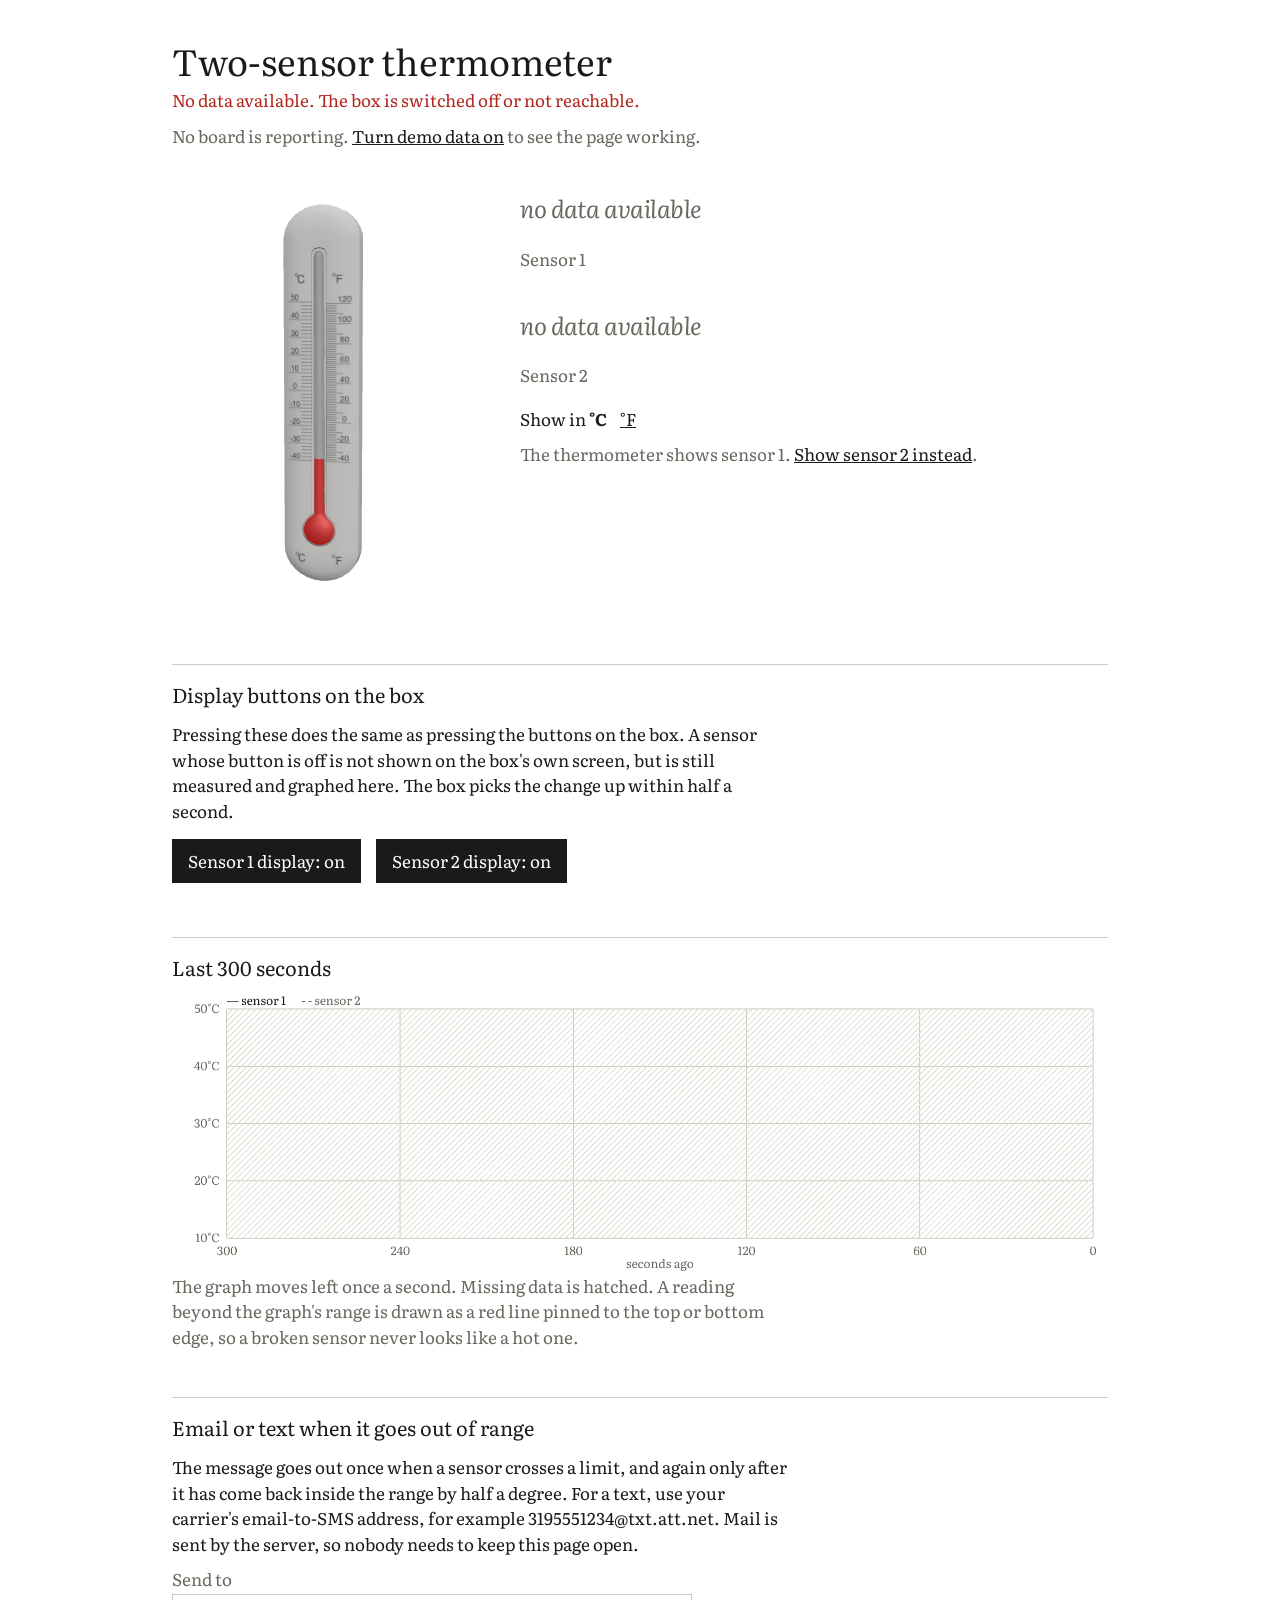
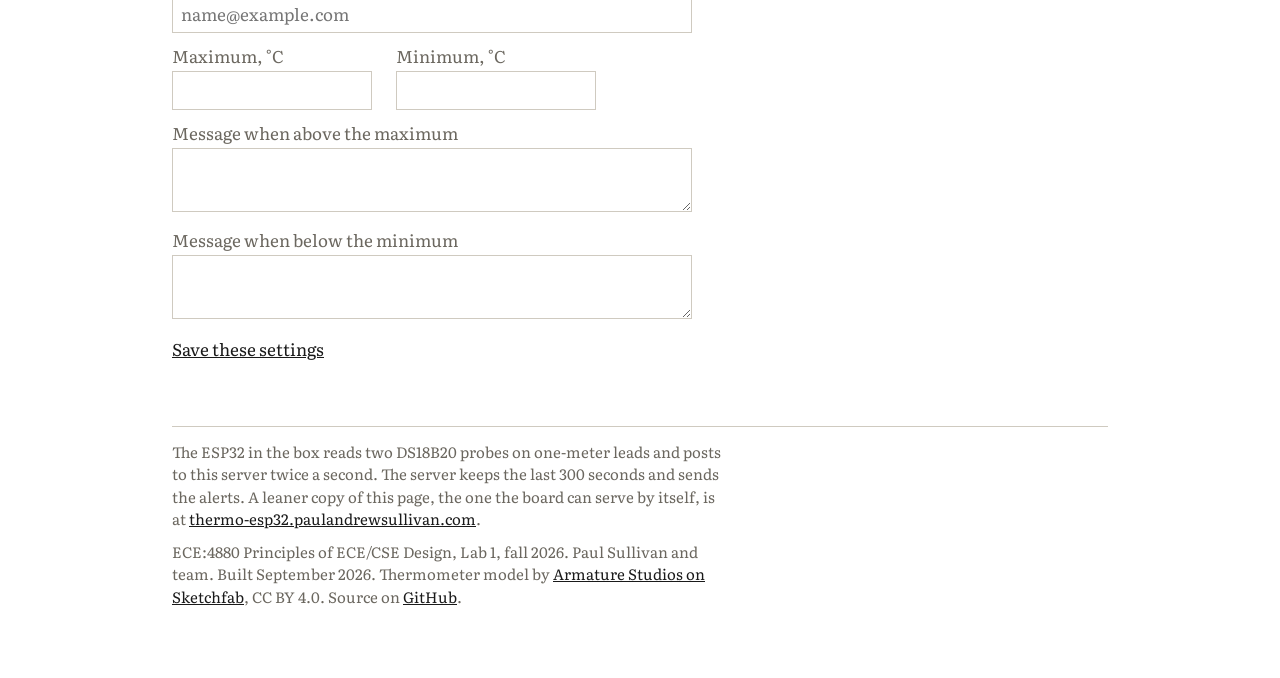
==== server-site/index.html @ d6bf4df3 "Add lean ESP32 page and server page with 3D thermometer" ====
<!DOCTYPE html>
<html lang="en">
<head>
<meta charset="utf-8">
<meta name="viewport" content="width=device-width, initial-scale=1">
<title>Two-sensor thermometer</title>
<meta name="description" content="Live readings, a 300-second chart recorder and out-of-range alerts for the ECE:4880 two-sensor thermometer, reported by an ESP32 in the box.">
<link rel="preconnect" href="https://fonts.googleapis.com">
<link rel="preconnect" href="https://fonts.gstatic.com" crossorigin>
<link href="https://fonts.googleapis.com/css2?family=Literata:ital,opsz,wght@0,7..72,400;0,7..72,500;1,7..72,400&display=swap" rel="stylesheet">
<link rel="stylesheet" href="./styles.css">
</head>
<body>
<main>
<h1>Two-sensor thermometer</h1>
<p class="status" id="boxline">Waiting for the first reading from the box.</p>
<p class="status" id="demoline" hidden></p>

<div class="hero">
  <div id="model" aria-label="A thermometer whose red column follows the selected sensor"></div>
  <div>
    <div class="readings">
      <div class="reading"><div class="val" id="t1">—</div><div class="lbl">Sensor 1</div></div>
      <div class="reading"><div class="val" id="t2">—</div><div class="lbl">Sensor 2</div></div>
    </div>
    <p class="units" style="margin-top:18px">Show in <span id="units"></span></p>
    <p class="status" id="modelline"></p>
  </div>
</div>

<h2>Display buttons on the box</h2>
<p>Pressing these does the same as pressing the buttons on the box. A sensor whose button is off is not shown on the box's own screen, but is still measured and graphed here. The box picks the change up within half a second.</p>
<button id="b1">Sensor 1 display: on</button>
<button id="b2">Sensor 2 display: on</button>

<h2>Last 300 seconds</h2>
<canvas id="chart" width="1880" height="560"></canvas>
<p class="status">The graph moves left once a second. Missing data is hatched. A reading beyond the graph's range is drawn as a red line pinned to the top or bottom edge, so a broken sensor never looks like a hot one.</p>

<h2>Email or text when it goes out of range</h2>
<p>The message goes out once when a sensor crosses a limit, and again only after it has come back inside the range by half a degree. For a text, use your carrier's email-to-SMS address, for example 3195551234@txt.att.net. Mail is sent by the server, so nobody needs to keep this page open.</p>
<label for="email">Send to</label><input id="email" placeholder="name@example.com" autocomplete="email">
<div class="row">
  <div><label for="max">Maximum, °C</label><input id="max" type="number" step="0.5"></div>
  <div><label for="min">Minimum, °C</label><input id="min" type="number" step="0.5"></div>
</div>
<label for="maxMessage">Message when above the maximum</label><textarea id="maxMessage"></textarea>
<label for="minMessage">Message when below the minimum</label><textarea id="minMessage"></textarea>
<p style="margin-top:12px"><a href="#" id="save">Save these settings</a><span id="saved"></span></p>
<p class="status" id="lastsent"></p>

<footer>
<p>The ESP32 in the box reads two DS18B20 probes on one-meter leads and posts to this server twice a second. The server keeps the last 300 seconds and sends the alerts. A leaner copy of this page, the one the board can serve by itself, is at <a href="https://thermo-esp32.paulandrewsullivan.com">thermo-esp32.paulandrewsullivan.com</a>.</p>
<p>ECE:4880 Principles of ECE/CSE Design, Lab 1, fall 2026. Paul Sullivan and team. Built September 2026. Thermometer model by <a href="https://sketchfab.com/3d-models/thermometer-39a8561572e341a49cdbaa257321dd3a">Armature Studios on Sketchfab</a>, CC BY 4.0. Source on <a href="https://github.com/Paul-Andrew-Sullivan/temp-sensor-website">GitHub</a>.</p>
</footer>
</main>
<script type="module" src="./app.js"></script>
</body>
</html>
---- server-site/styles.css ----
:root {
  --ink: #1a1a1a;
  --paper: #fff;
  --rule: #cfcac0;
  --faint: #6b675f;
  --red: #b3261e;
}
* { box-sizing: border-box; }
body {
  margin: 0;
  background: var(--paper);
  color: var(--ink);
  font: 17px/1.5 Literata, Georgia, "Times New Roman", serif;
}
main { max-width: 980px; margin: 0 auto; padding: 40px 22px 60px; }
h1 { font-size: 36px; line-height: 1.15; margin: 0 0 6px; font-weight: 400; }
h2 { font-size: 20px; margin: 48px 0 12px; font-weight: 400; border-top: 1px solid var(--rule); padding-top: 14px; }
p { margin: 0 0 10px; max-width: 62ch; }
.status { color: var(--faint); }
.status.off { color: var(--red); }
a { color: var(--ink); }

.hero { display: grid; grid-template-columns: 300px 1fr; gap: 24px 48px; align-items: start; margin-top: 28px; }
#model { width: 300px; height: 440px; }
#model canvas { display: block; width: 100% !important; height: 100% !important; }
.readings { display: grid; gap: 22px; }
.reading .val { font: 60px/1 "SF Mono", Menlo, Consolas, "Liberation Mono", monospace; letter-spacing: -0.02em; white-space: nowrap; }
.reading .val.msg { font: italic 24px/1.3 Literata, Georgia, serif; color: var(--faint); padding: 16px 0 14px; }
.reading .val.msg.bad { color: var(--red); }
.reading .lbl { margin-top: 8px; color: var(--faint); }
.units a, .units b { margin-right: 10px; }

button {
  font: inherit; background: var(--ink); color: var(--paper);
  border: 0; border-radius: 0; padding: 9px 16px; margin: 6px 12px 6px 0; cursor: pointer;
}
button.off { background: var(--paper); color: var(--ink); box-shadow: inset 0 0 0 1px var(--ink); }

canvas#chart { display: block; width: 100%; max-width: 940px; height: auto; }

label { display: block; margin: 10px 0 2px; color: var(--faint); }
input, textarea {
  font: inherit; width: 100%; max-width: 520px; padding: 6px 8px;
  border: 1px solid var(--rule); border-radius: 0; background: var(--paper); color: var(--ink);
}
textarea { height: 64px; }
select { font: inherit; border: 1px solid var(--rule); border-radius: 0; background: var(--paper); color: var(--ink); padding: 2px 6px; }
.row { display: flex; gap: 24px; flex-wrap: wrap; }
.row > div { flex: 1; min-width: 140px; max-width: 200px; }
#saved { color: var(--faint); margin-left: 12px; }

footer { margin-top: 64px; padding-top: 14px; border-top: 1px solid var(--rule); color: var(--faint); font-size: 15px; }

@media (max-width: 700px) {
  .hero { grid-template-columns: 1fr; }
  #model { width: 220px; height: 330px; }
  .reading .val { font-size: 46px; }
}
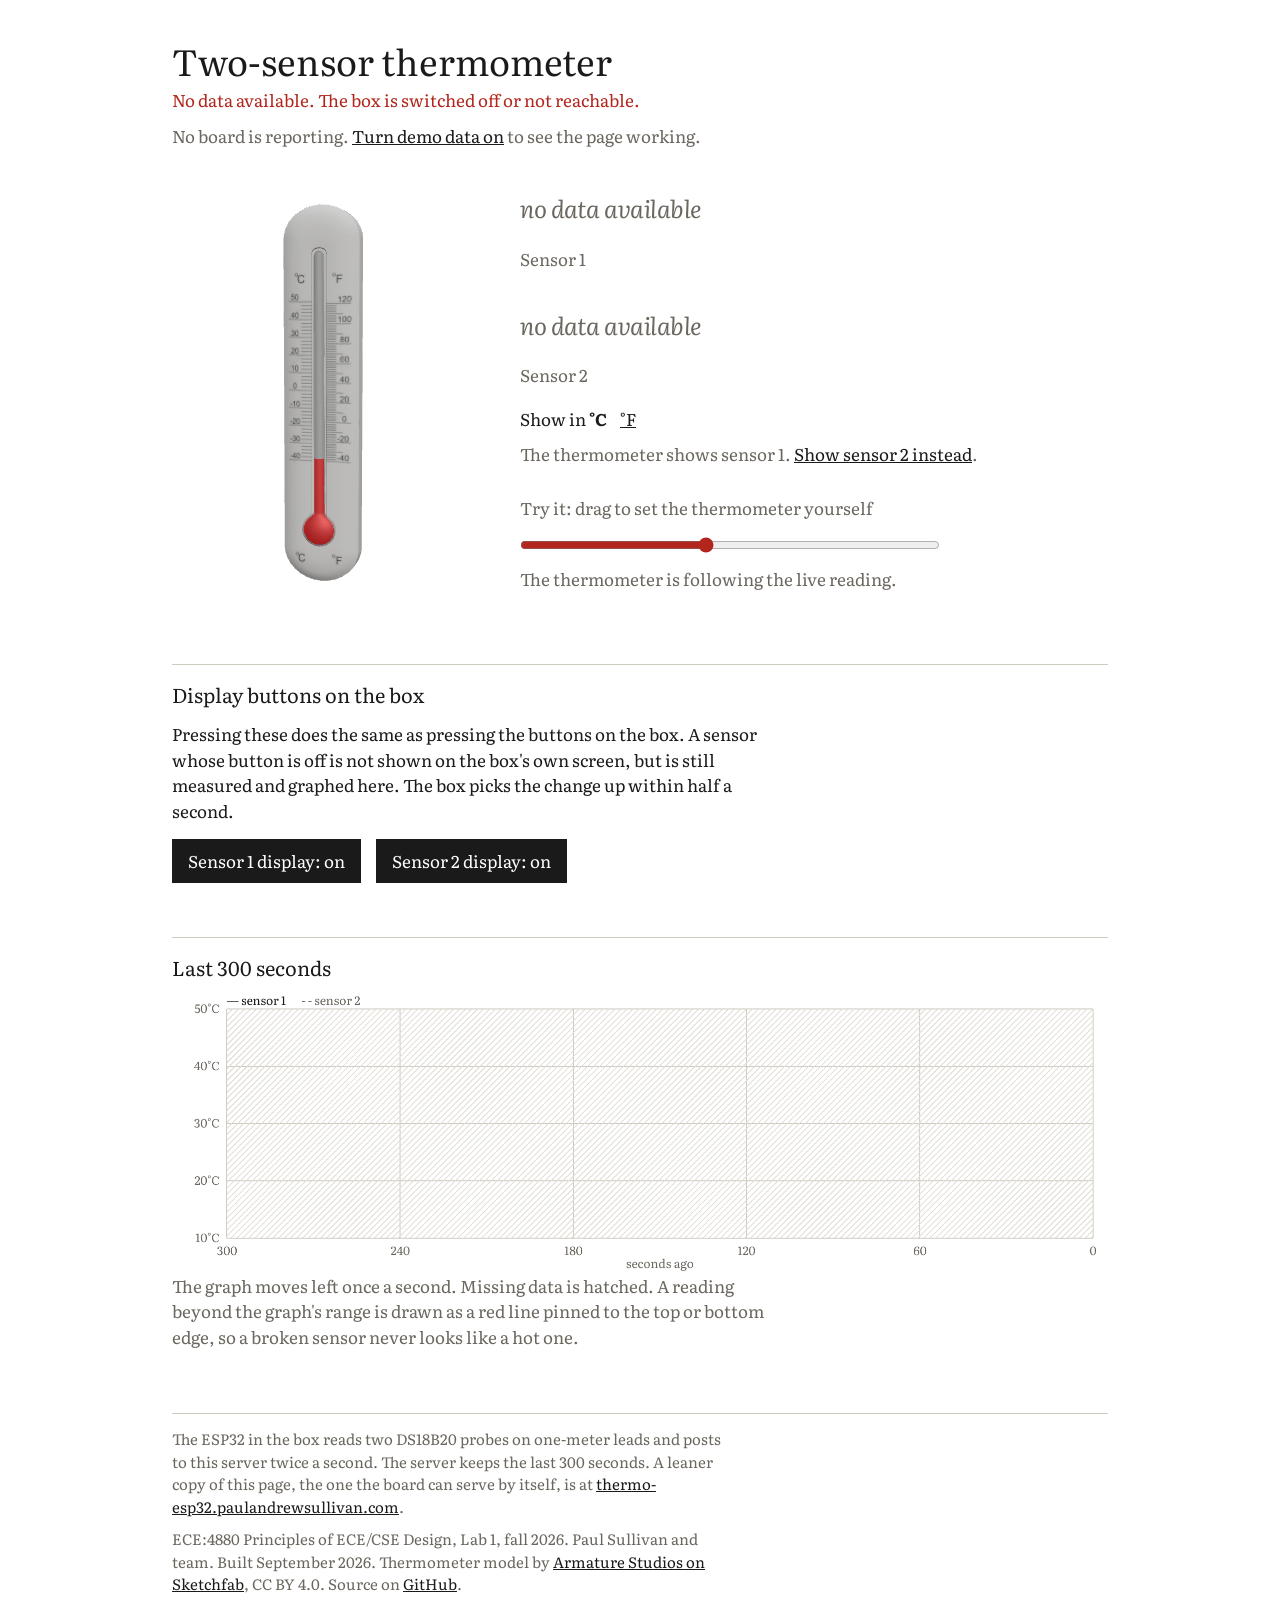
==== commit aa00d859: "Add try-it slider for the thermometer, hide alerts section, drop tests" ====
--- a/server-site/index.html
+++ b/server-site/index.html
@@ -4,6 +4,7 @@
 <meta charset="utf-8">
 <meta name="viewport" content="width=device-width, initial-scale=1">
 <title>Two-sensor thermometer</title>
+<link rel="icon" href="data:,">
 <meta name="description" content="Live readings, a 300-second chart recorder and out-of-range alerts for the ECE:4880 two-sensor thermometer, reported by an ESP32 in the box.">
 <link rel="preconnect" href="https://fonts.googleapis.com">
 <link rel="preconnect" href="https://fonts.gstatic.com" crossorigin>
@@ -25,6 +26,11 @@
     </div>
     <p class="units" style="margin-top:18px">Show in <span id="units"></span></p>
     <p class="status" id="modelline"></p>
+    <div class="slider">
+      <label for="slider">Try it: drag to set the thermometer yourself</label>
+      <input id="slider" type="range" min="-10" max="63" step="0.1" value="22">
+      <p class="status" id="sliderline">The thermometer is following the live reading.</p>
+    </div>
   </div>
 </div>
 
@@ -37,6 +43,7 @@
 <canvas id="chart" width="1880" height="560"></canvas>
 <p class="status">The graph moves left once a second. Missing data is hatched. A reading beyond the graph's range is drawn as a red line pinned to the top or bottom edge, so a broken sensor never looks like a hot one.</p>
 
+<section id="alerts" hidden>
 <h2>Email or text when it goes out of range</h2>
 <p>The message goes out once when a sensor crosses a limit, and again only after it has come back inside the range by half a degree. For a text, use your carrier's email-to-SMS address, for example 3195551234@txt.att.net. Mail is sent by the server, so nobody needs to keep this page open.</p>
 <label for="email">Send to</label><input id="email" placeholder="name@example.com" autocomplete="email">
@@ -48,9 +55,10 @@
 <label for="minMessage">Message when below the minimum</label><textarea id="minMessage"></textarea>
 <p style="margin-top:12px"><a href="#" id="save">Save these settings</a><span id="saved"></span></p>
 <p class="status" id="lastsent"></p>
+</section>
 
 <footer>
-<p>The ESP32 in the box reads two DS18B20 probes on one-meter leads and posts to this server twice a second. The server keeps the last 300 seconds and sends the alerts. A leaner copy of this page, the one the board can serve by itself, is at <a href="https://thermo-esp32.paulandrewsullivan.com">thermo-esp32.paulandrewsullivan.com</a>.</p>
+<p>The ESP32 in the box reads two DS18B20 probes on one-meter leads and posts to this server twice a second. The server keeps the last 300 seconds. A leaner copy of this page, the one the board can serve by itself, is at <a href="https://thermo-esp32.paulandrewsullivan.com">thermo-esp32.paulandrewsullivan.com</a>.</p>
 <p>ECE:4880 Principles of ECE/CSE Design, Lab 1, fall 2026. Paul Sullivan and team. Built September 2026. Thermometer model by <a href="https://sketchfab.com/3d-models/thermometer-39a8561572e341a49cdbaa257321dd3a">Armature Studios on Sketchfab</a>, CC BY 4.0. Source on <a href="https://github.com/Paul-Andrew-Sullivan/temp-sensor-website">GitHub</a>.</p>
 </footer>
 </main>
--- a/server-site/styles.css
+++ b/server-site/styles.css
@@ -49,6 +49,9 @@
 .row > div { flex: 1; min-width: 140px; max-width: 200px; }
 #saved { color: var(--faint); margin-left: 12px; }
 
+.slider { margin-top: 28px; max-width: 420px; }
+input[type=range] { width: 100%; margin: 8px 0 4px; accent-color: var(--red); }
+
 footer { margin-top: 64px; padding-top: 14px; border-top: 1px solid var(--rule); color: var(--faint); font-size: 15px; }
 
 @media (max-width: 700px) {
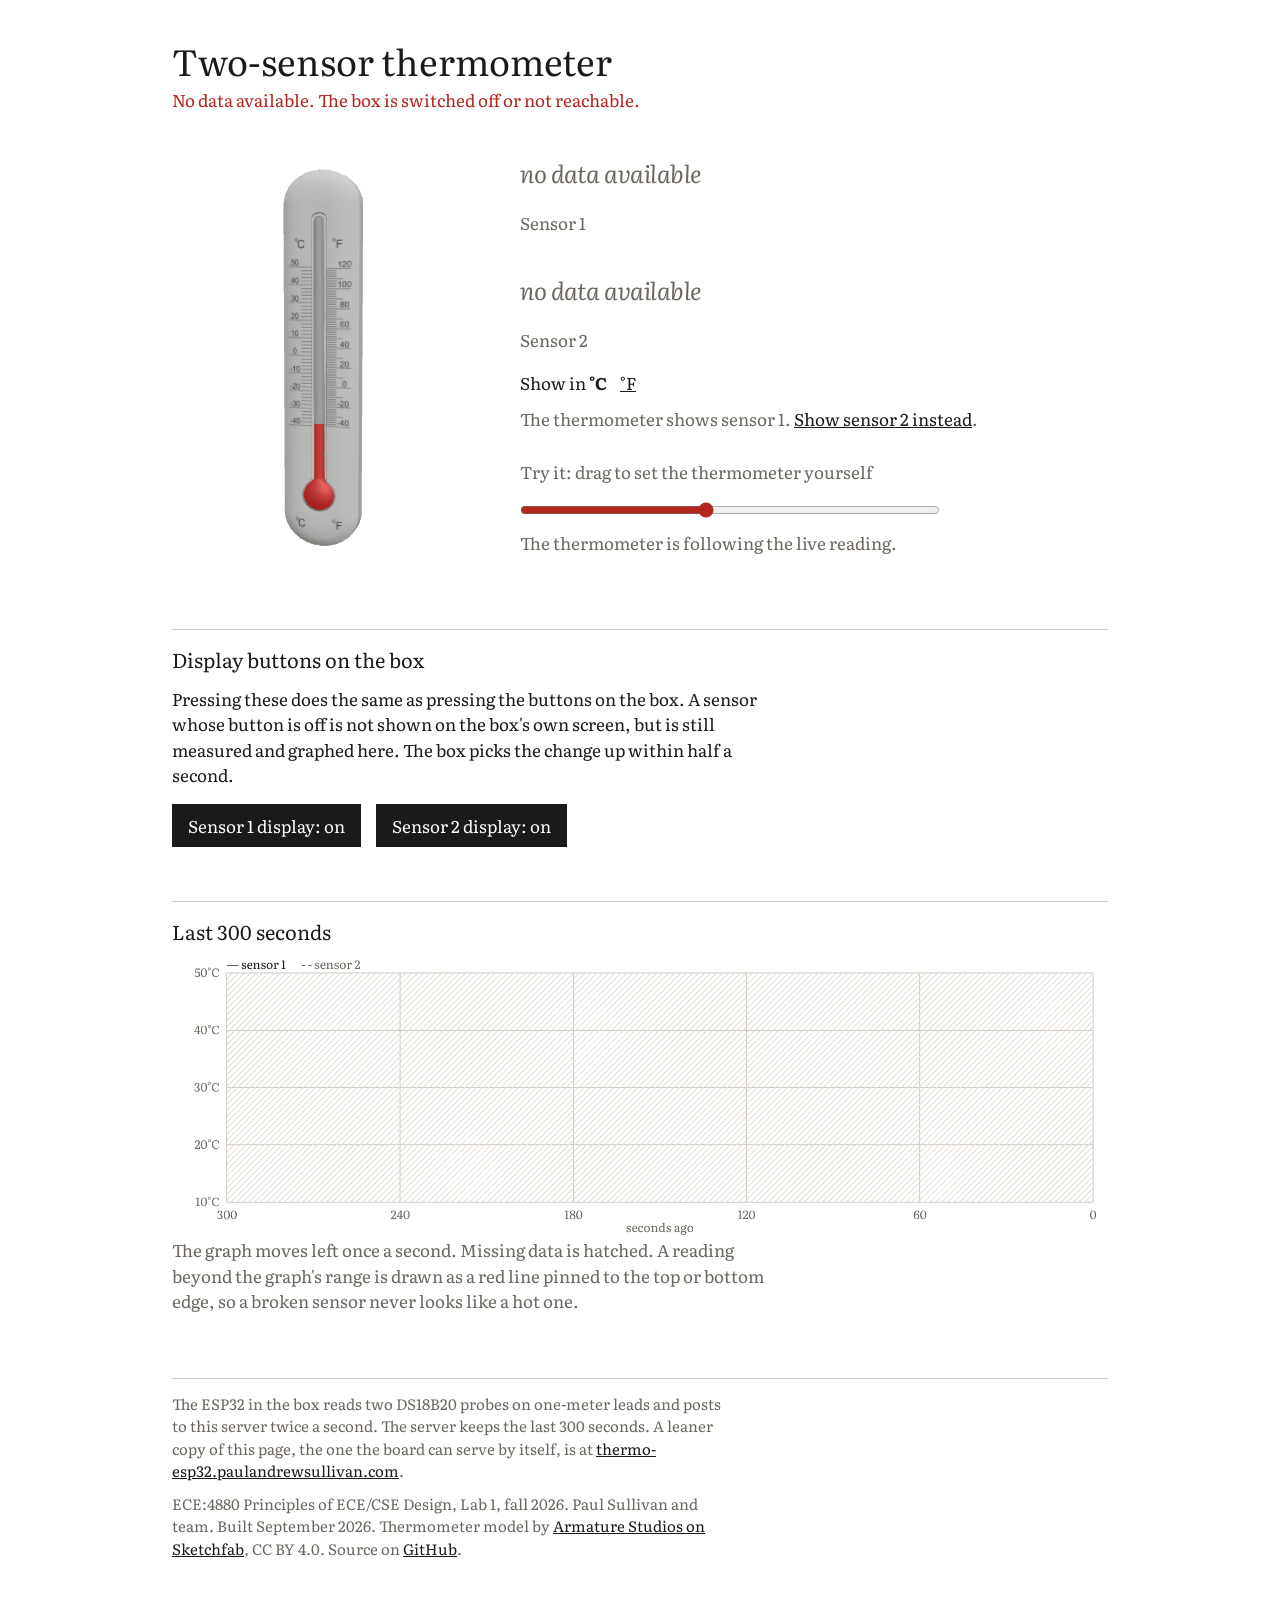
==== commit d30650ce: "Remove the demo reading generator The pages now show what the hardware reports and nothing else. Del" ====
--- a/server-site/index.html
+++ b/server-site/index.html
@@ -15,7 +15,6 @@
 <main>
 <h1>Two-sensor thermometer</h1>
 <p class="status" id="boxline">Waiting for the first reading from the box.</p>
-<p class="status" id="demoline" hidden></p>
 
 <div class="hero">
   <div id="model" aria-label="A thermometer whose red column follows the selected sensor"></div>
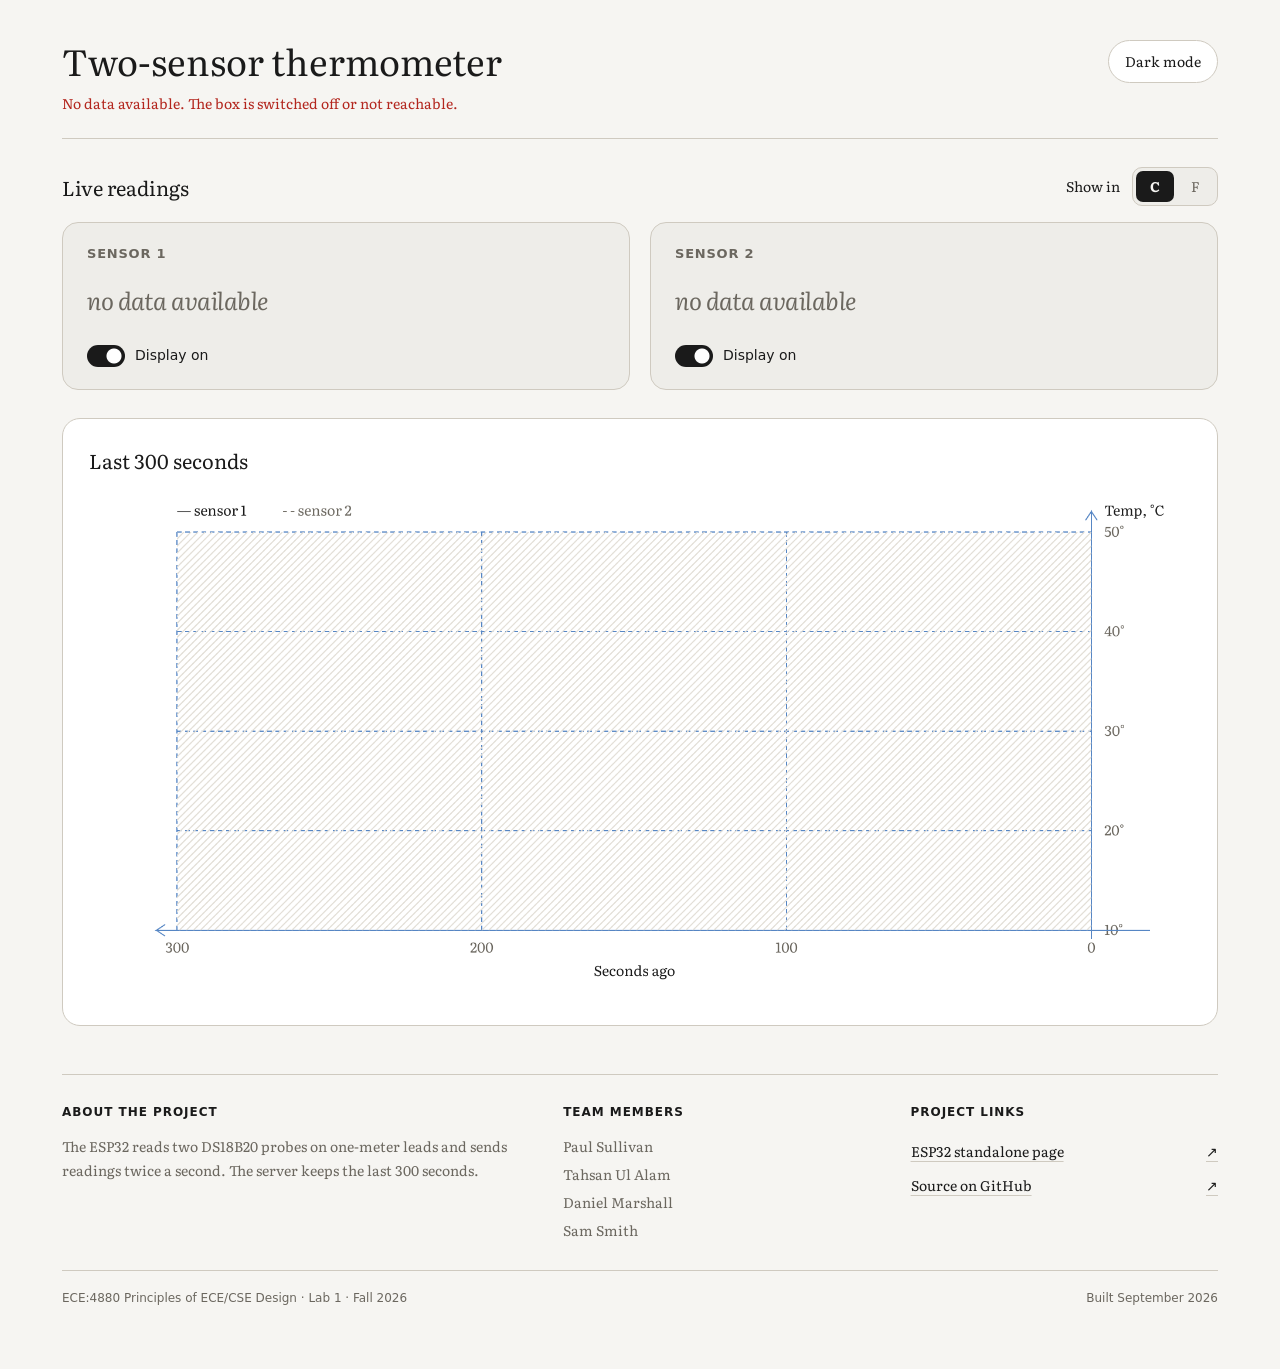
==== commit 5aa635af: "Changed some designs in the website." ====
--- a/server-site/index.html
+++ b/server-site/index.html
@@ -13,34 +13,37 @@
 </head>
 <body>
 <main>
+<header class="site-header">
+<div>
 <h1>Two-sensor thermometer</h1>
 <p class="status" id="boxline">Waiting for the first reading from the box.</p>
+</div>
+<button id="theme-toggle" type="button" aria-pressed="false">Dark mode</button>
+</header>
 
-<div class="hero">
-  <div id="model" aria-label="A thermometer whose red column follows the selected sensor"></div>
-  <div>
+<section class="overview" aria-labelledby="readings-heading">
+  <div class="section-heading">
+    <h2 id="readings-heading">Live readings</h2>
+    <p class="units">Show in <span id="units"></span></p>
+  </div>
     <div class="readings">
-      <div class="reading"><div class="val" id="t1">—</div><div class="lbl">Sensor 1</div></div>
-      <div class="reading"><div class="val" id="t2">—</div><div class="lbl">Sensor 2</div></div>
+      <div class="reading">
+        <div class="lbl">Sensor 1</div>
+        <div class="val" id="t1">—</div>
+        <button class="display-toggle" id="b1" type="button" role="switch" aria-checked="true" aria-label="Sensor 1 display on the box">Display on</button>
+      </div>
+      <div class="reading">
+        <div class="lbl">Sensor 2</div>
+        <div class="val" id="t2">—</div>
+        <button class="display-toggle" id="b2" type="button" role="switch" aria-checked="true" aria-label="Sensor 2 display on the box">Display on</button>
+      </div>
     </div>
-    <p class="units" style="margin-top:18px">Show in <span id="units"></span></p>
-    <p class="status" id="modelline"></p>
-    <div class="slider">
-      <label for="slider">Try it: drag to set the thermometer yourself</label>
-      <input id="slider" type="range" min="-10" max="63" step="0.1" value="22">
-      <p class="status" id="sliderline">The thermometer is following the live reading.</p>
-    </div>
-  </div>
-</div>
+</section>
 
-<h2>Display buttons on the box</h2>
-<p>Pressing these does the same as pressing the buttons on the box. A sensor whose button is off is not shown on the box's own screen, but is still measured and graphed here. The box picks the change up within half a second.</p>
-<button id="b1">Sensor 1 display: on</button>
-<button id="b2">Sensor 2 display: on</button>
-
-<h2>Last 300 seconds</h2>
-<canvas id="chart" width="1880" height="560"></canvas>
-<p class="status">The graph moves left once a second. Missing data is hatched. A reading beyond the graph's range is drawn as a red line pinned to the top or bottom edge, so a broken sensor never looks like a hot one.</p>
+<section class="panel" aria-labelledby="history-heading">
+<h2 id="history-heading">Last 300 seconds</h2>
+<div class="chart-scroll"><canvas id="chart" width="1880" height="840" role="img" aria-label="Temperature history for both sensors over the last 300 seconds"></canvas></div>
+</section>
 
 <section id="alerts" hidden>
 <h2>Email or text when it goes out of range</h2>
@@ -57,8 +60,30 @@
 </section>
 
 <footer>
-<p>The ESP32 in the box reads two DS18B20 probes on one-meter leads and posts to this server twice a second. The server keeps the last 300 seconds. A leaner copy of this page, the one the board can serve by itself, is at <a href="https://thermo-esp32.paulandrewsullivan.com">thermo-esp32.paulandrewsullivan.com</a>.</p>
-<p>ECE:4880 Principles of ECE/CSE Design, Lab 1, fall 2026. Paul Sullivan and team. Built September 2026. Thermometer model by <a href="https://sketchfab.com/3d-models/thermometer-39a8561572e341a49cdbaa257321dd3a">Armature Studios on Sketchfab</a>, CC BY 4.0. Source on <a href="https://github.com/Paul-Andrew-Sullivan/temp-sensor-website">GitHub</a>.</p>
+  <div class="footer-grid">
+    <section aria-labelledby="project-heading">
+      <h2 id="project-heading">About the project</h2>
+      <p>The ESP32 reads two DS18B20 probes on one-meter leads and sends readings twice a second. The server keeps the last 300 seconds.</p>
+    </section>
+    <section aria-labelledby="team-heading">
+      <h2 id="team-heading">Team members</h2>
+      <ul class="team-list">
+        <li>Paul Sullivan</li>
+        <li>Tahsan Ul Alam</li>
+        <li>Daniel Marshall</li>
+        <li>Sam Smith</li>
+      </ul>
+    </section>
+    <nav aria-labelledby="links-heading">
+      <h2 id="links-heading">Project links</h2>
+      <a href="https://thermo-esp32.paulandrewsullivan.com">ESP32 standalone page <span aria-hidden="true">&nearr;</span></a>
+      <a href="https://github.com/Paul-Andrew-Sullivan/temp-sensor-website">Source on GitHub <span aria-hidden="true">&nearr;</span></a>
+    </nav>
+  </div>
+  <div class="footer-meta">
+    <p>ECE:4880 Principles of ECE/CSE Design &middot; Lab 1 &middot; Fall 2026</p>
+    <p>Built September 2026</p>
+  </div>
 </footer>
 </main>
 <script type="module" src="./app.js"></script>
--- a/server-site/styles.css
+++ b/server-site/styles.css
@@ -1,9 +1,23 @@
 :root {
   --ink: #1a1a1a;
-  --paper: #fff;
+  --paper: #f6f5f2;
+  --surface: #fff;
+  --soft: #eeede9;
   --rule: #cfcac0;
   --faint: #6b675f;
   --red: #b3261e;
+  --hatch: #e2ded6;
+}
+:root[data-theme="dark"] {
+  color-scheme: dark;
+  --ink: #f0ede7;
+  --paper: #17191c;
+  --surface: #22252a;
+  --soft: #282c32;
+  --rule: #494b50;
+  --faint: #b8b5ae;
+  --red: #ff8076;
+  --hatch: #34373d;
 }
 * { box-sizing: border-box; }
 body {
@@ -12,7 +26,11 @@
   color: var(--ink);
   font: 17px/1.5 Literata, Georgia, "Times New Roman", serif;
 }
-main { max-width: 980px; margin: 0 auto; padding: 40px 22px 60px; }
+main { max-width: 1200px; margin: 0 auto; padding: 40px 22px 60px; }
+.site-header { display: flex; justify-content: space-between; align-items: start; gap: 24px; padding-bottom: 24px; border-bottom: 1px solid var(--rule); }
+.site-header > div { min-width: 0; }
+.site-header .status { margin: 12px 0 0; font-size: 14px; }
+#theme-toggle { flex-shrink: 0; margin: 0; background: var(--surface); color: var(--ink); border: 1px solid var(--rule); border-radius: 999px; font-size: 14px; padding: 10px 16px; }
 h1 { font-size: 36px; line-height: 1.15; margin: 0 0 6px; font-weight: 400; }
 h2 { font-size: 20px; margin: 48px 0 12px; font-weight: 400; border-top: 1px solid var(--rule); padding-top: 14px; }
 p { margin: 0 0 10px; max-width: 62ch; }
@@ -20,23 +38,38 @@
 .status.off { color: var(--red); }
 a { color: var(--ink); }
 
-.hero { display: grid; grid-template-columns: 300px 1fr; gap: 24px 48px; align-items: start; margin-top: 28px; }
-#model { width: 300px; height: 440px; }
-#model canvas { display: block; width: 100% !important; height: 100% !important; }
-.readings { display: grid; gap: 22px; }
+.overview { margin: 28px 0; }
+.section-heading { display: flex; align-items: center; justify-content: space-between; gap: 16px; margin-bottom: 16px; }
+.section-heading h2 { margin: 0; padding: 0; border: 0; }
+.section-heading .units { margin: 0; }
+.readings { display: grid; grid-template-columns: repeat(2, minmax(0, 1fr)); gap: 20px; }
+.reading { display: flex; flex-direction: column; gap: 12px; padding: 22px 24px; background: var(--soft); border: 1px solid var(--rule); border-radius: 16px; }
+.reading .display-toggle { display: inline-flex; align-items: center; gap: 10px; align-self: flex-start; margin: auto 0 0; padding: 10px 0 0; background: transparent; color: var(--ink); font: 14px/1.5 system-ui, sans-serif; }
+.display-toggle::before { content: ""; width: 38px; height: 22px; border-radius: 999px; background: radial-gradient(circle at 11px 11px, var(--surface) 7px, transparent 8px), var(--faint); }
+.display-toggle[aria-checked="true"]::before { background: radial-gradient(circle at 27px 11px, var(--surface) 7px, transparent 8px), var(--ink); }
 .reading .val { font: 60px/1 "SF Mono", Menlo, Consolas, "Liberation Mono", monospace; letter-spacing: -0.02em; white-space: nowrap; }
-.reading .val.msg { font: italic 24px/1.3 Literata, Georgia, serif; color: var(--faint); padding: 16px 0 14px; }
+.reading .val.msg { font: italic 24px/1.3 Literata, Georgia, serif; color: var(--faint); padding: 8px 0; white-space: normal; }
 .reading .val.msg.bad { color: var(--red); }
-.reading .lbl { margin-top: 8px; color: var(--faint); }
+.reading .lbl { margin: 0; color: var(--faint); font: 600 13px/1.4 system-ui, sans-serif; letter-spacing: 0.06em; text-transform: uppercase; }
 .units a, .units b { margin-right: 10px; }
+.units { display: flex; align-items: center; gap: 12px; font-size: 14px; }
+#units { display: inline-flex; padding: 3px; gap: 3px; background: var(--soft); border: 1px solid var(--rule); border-radius: 10px; }
+.units button { background: transparent; color: var(--faint); padding: 5px 14px; margin: 0; border-radius: 7px; }
+.units button[aria-pressed="true"] { background: var(--ink); color: var(--paper); font-weight: bold; }
 
 button {
   font: inherit; background: var(--ink); color: var(--paper);
-  border: 0; border-radius: 0; padding: 9px 16px; margin: 6px 12px 6px 0; cursor: pointer;
+  border: 0; border-radius: 9px; padding: 10px 16px; margin: 6px 12px 6px 0; cursor: pointer;
 }
+button:hover { filter: brightness(0.92); }
+:is(button, a, input, textarea):focus-visible { outline: 3px solid var(--red); outline-offset: 4px; }
+.panel { margin-top: 24px; padding: 26px; background: var(--surface); border: 1px solid var(--rule); border-radius: 18px; }
+.panel h2 { margin: 0 0 14px; padding: 0; border: 0; }
+.panel p { font-size: 15px; }
 button.off { background: var(--paper); color: var(--ink); box-shadow: inset 0 0 0 1px var(--ink); }
 
-canvas#chart { display: block; width: 100%; max-width: 940px; height: auto; }
+.chart-scroll { overflow-x: auto; margin: 16px 0; }
+canvas#chart { display: block; width: 100%; min-width: 620px; height: auto; }
 
 label { display: block; margin: 10px 0 2px; color: var(--faint); }
 input, textarea {
@@ -49,13 +82,26 @@
 .row > div { flex: 1; min-width: 140px; max-width: 200px; }
 #saved { color: var(--faint); margin-left: 12px; }
 
-.slider { margin-top: 28px; max-width: 420px; }
-input[type=range] { width: 100%; margin: 8px 0 4px; accent-color: var(--red); }
 
-footer { margin-top: 64px; padding-top: 14px; border-top: 1px solid var(--rule); color: var(--faint); font-size: 15px; }
+footer { margin-top: 48px; padding-top: 28px; border-top: 1px solid var(--rule); color: var(--faint); font-size: 14px; line-height: 1.7; }
+.footer-grid { display: grid; grid-template-columns: 1.5fr 1fr 1fr; gap: 40px; padding-bottom: 28px; }
+.footer-grid > * { min-width: 0; }
+footer h2 { margin: 0 0 14px; padding: 0; border: 0; color: var(--ink); font: 600 12px/1.5 system-ui, sans-serif; letter-spacing: 0.08em; text-transform: uppercase; }
+footer p { margin: 0; }
+.team-list { list-style: none; margin: 0; padding: 0; }
+.team-list li + li { margin-top: 4px; }
+footer nav a { display: flex; align-items: baseline; justify-content: space-between; gap: 12px; padding: 5px 0; text-decoration-color: var(--rule); text-underline-offset: 4px; }
+footer nav a:hover { text-decoration-color: var(--ink); }
+.footer-meta { display: flex; justify-content: space-between; flex-wrap: wrap; gap: 8px 24px; padding-top: 18px; border-top: 1px solid var(--rule); font: 12px/1.6 system-ui, sans-serif; }
 
 @media (max-width: 700px) {
-  .hero { grid-template-columns: 1fr; }
-  #model { width: 220px; height: 330px; }
+  main { padding: 24px 18px 40px; }
+  .site-header { gap: 14px; flex-wrap: wrap; }
+  h1 { font-size: 30px; }
+  .readings { grid-template-columns: 1fr; gap: 14px; }
+  .section-heading { flex-wrap: wrap; }
   .reading .val { font-size: 46px; }
+  .panel { padding: 18px; }
+  .footer-grid { grid-template-columns: 1fr; gap: 24px; }
+  footer nav { max-width: 280px; }
 }
